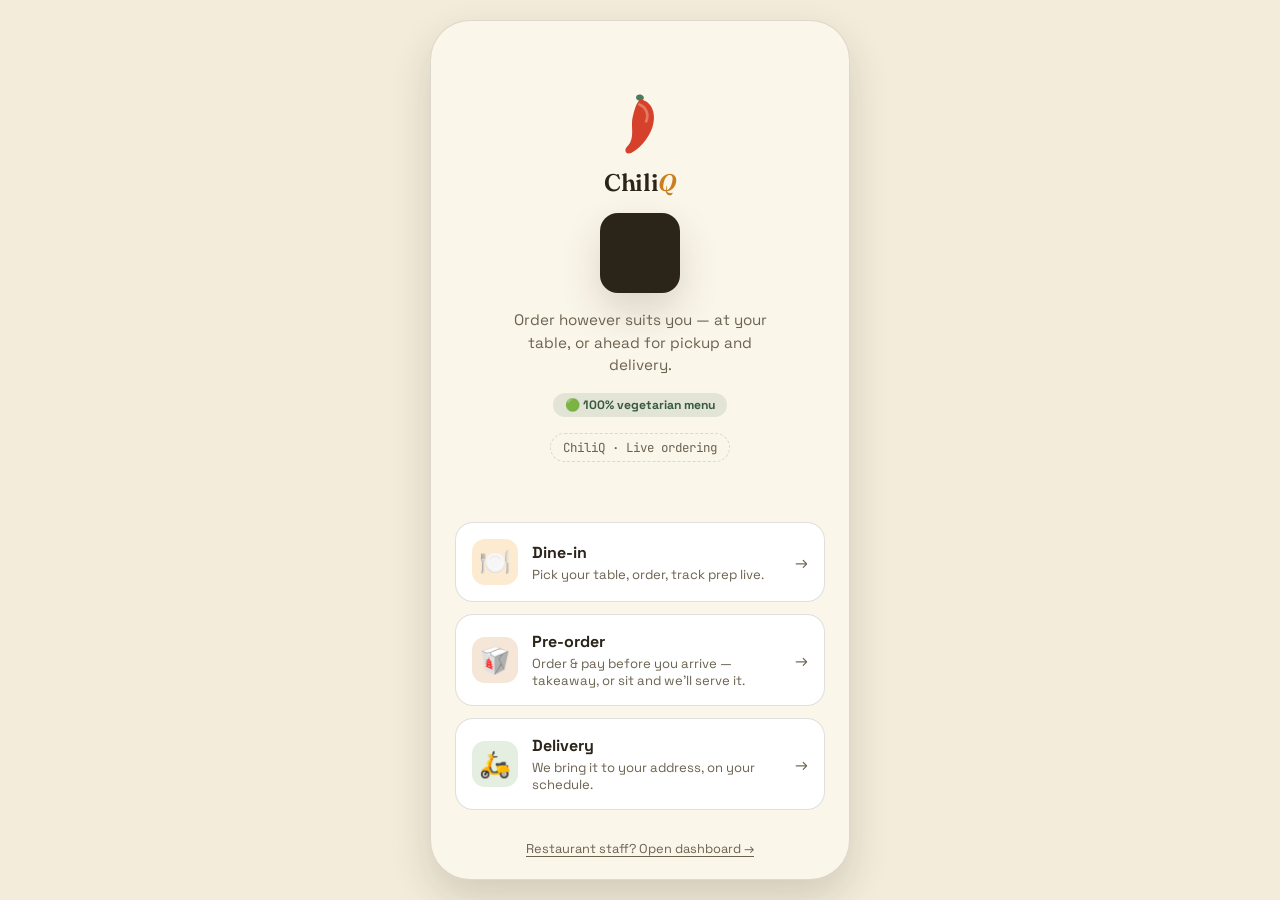
==== index.html @ 1d8ae8af "Upload" ====
<!DOCTYPE html>
<html lang="en">
<head>
<meta charset="UTF-8" />
<meta name="viewport" content="width=device-width, initial-scale=1, viewport-fit=cover" />
<title>ChiliQ</title>
<meta name="theme-color" content="#E8A33D" />
<link rel="manifest" href="manifest.json" />
<link rel="icon" href="icons/icon-192.png" />
<link rel="apple-touch-icon" href="icons/icon-192.png" />
<link rel="preconnect" href="https://fonts.googleapis.com">
<link rel="preconnect" href="https://fonts.gstatic.com" crossorigin>
<link href="https://fonts.googleapis.com/css2?family=Fraunces:opsz,wght@9..144,500;9..144,600&family=Space+Grotesk:wght@400;500;600;700&family=JetBrains+Mono:wght@500;600&display=swap" rel="stylesheet">
<link rel="stylesheet" href="style.css">
</head>
<body>
<div class="stage" id="customerApp">

  <!-- LANDING / MODE SELECT -->
  <div class="view active" id="view-landing">
    <div class="landing-hero">
      <svg class="chili-logo" viewBox="0 0 120 170" xmlns="http://www.w3.org/2000/svg" aria-hidden="true">
        <path d="M68 8 C 62 2, 52 3, 50 10 C 48 17, 56 22, 64 20 C 70 18, 72 12, 68 8 Z" fill="#4C7A5B"/>
        <path d="M62 16 C 96 24, 104 62, 90 96 C 78 124, 58 146, 38 156 C 30 160, 22 158, 22 150 C 22 142, 30 138, 34 130 C 46 106, 34 84, 42 58 C 47 38, 52 22, 62 16 Z" fill="#D6412C"/>
        <path d="M58 30 C 76 36, 84 56, 76 74" stroke="#F3A98C" stroke-width="7" fill="none" stroke-linecap="round" opacity="0.55"/>
      </svg>
      <p class="app-name">Chili<em>Q</em></p>
      <div class="qr-chip" aria-hidden="true" id="qrGrid" style="width:80px;height:80px;border-radius:18px;background:var(--ink);display:grid;grid-template-columns:repeat(5,1fr);grid-template-rows:repeat(5,1fr);padding:10px;gap:3px;box-shadow:var(--shadow);"></div>
      <p class="tag">Order however suits you — at your table, or ahead for pickup and delivery.</p>
      <span class="veg-badge">🟢 100% vegetarian menu</span>
      <span class="table-tag">ChiliQ · Live ordering</span>
    </div>
    <div class="mode-cards">
      <div class="mode-card" onclick="chooseMode('dinein')">
        <div class="mc-icon" style="background:#FCEBD1">🍽️</div>
        <div class="mc-body">
          <h3>Dine-in</h3>
          <p>Pick your table, order, track prep live.</p>
        </div>
        <span class="mc-arrow">→</span>
      </div>
      <div class="mode-card" onclick="chooseMode('pickup')">
        <div class="mc-icon" style="background:#F5E6D8">🥡</div>
        <div class="mc-body">
          <h3>Pre-order</h3>
          <p>Order &amp; pay before you arrive — takeaway, or sit and we'll serve it.</p>
        </div>
        <span class="mc-arrow">→</span>
      </div>
      <div class="mode-card" onclick="chooseMode('delivery')">
        <div class="mc-icon" style="background:#E4EFE2">🛵</div>
        <div class="mc-body">
          <h3>Delivery</h3>
          <p>We bring it to your address, on your schedule.</p>
        </div>
        <span class="mc-arrow">→</span>
      </div>
    </div>
    <button class="staff-link" onclick="launchStaffTab()">Restaurant staff? Open dashboard →</button>
  </div>

  <!-- TABLE SELECT (dine-in only) -->
  <div class="view" id="view-table">
    <div class="topbar">
      <div class="back-btn" onclick="showView('landing')" role="button" aria-label="Back">←</div>
      <h1>Which table are you at?</h1>
    </div>
    <div class="form-wrap">
      <p style="color:var(--ink-soft);font-size:0.9rem;margin:0 0 4px;">Tap your table number, or type it in if it's not listed.</p>
      <div class="table-grid" id="tableGrid"></div>
      <div class="field">
        <label for="customTable">Other table number</label>
        <input id="customTable" type="number" min="1" max="200" placeholder="e.g. 24" />
        <div class="field-error">Enter a valid table number.</div>
      </div>
      <button class="btn-primary saffron" onclick="confirmCustomTable()">Continue to menu</button>
    </div>
  </div>

  <!-- MENU -->
  <div class="view" id="view-menu">
    <div class="topbar">
      <div class="back-btn" onclick="goBackFromMenu()" role="button" aria-label="Back">←</div>
      <h1 id="menuTitle">Today's menu</h1>
    </div>
    <div class="cat-tabs" id="catTabs"></div>
    <div class="menu-list" id="menuList"></div>
    <div class="cart-bar" id="cartBar" onclick="showView('cart')">
      <div class="cb-left">
        <span class="cb-count" id="cbCount">0 items</span>
        <span class="cb-total" id="cbTotal">₹0</span>
      </div>
      <span class="cb-cta">View cart →</span>
    </div>
  </div>

  <!-- CART -->
  <div class="view" id="view-cart">
    <div class="topbar">
      <div class="back-btn" onclick="showView('menu')" role="button" aria-label="Back">←</div>
      <h1>Your order</h1>
    </div>
    <div id="cartContent"></div>
  </div>

  <!-- PICKUP: ARRIVAL TIME + PREPAYMENT -->
  <div class="view" id="view-pickup">
    <div class="topbar">
      <div class="back-btn" onclick="showView('cart')" role="button" aria-label="Back">←</div>
      <h1>Pre-order</h1>
    </div>
    <div class="form-wrap">
      <div class="field">
        <label>When will you get here?</label>
        <div class="time-chips" id="pickupTimeChips"></div>
        <p class="hint-text">We'll time the kitchen so it's ready right when you arrive.</p>
      </div>
      <div class="field">
        <label>When you arrive, will you...</label>
        <div class="time-chips" id="diningOptionChips"></div>
      </div>
      <div class="field">
        <label>Pay now to skip the counter</label>
        <div class="time-chips" id="paymentChips"></div>
      </div>
      <div class="pay-summary" id="pickupPaySummary"></div>
      <button class="btn-primary saffron" onclick="submitPickupAndPay()">Pay &amp; confirm order</button>
      <p class="hint-text center">This is a prototype — no real payment is charged.</p>
    </div>
  </div>

  <!-- DELIVERY ADDRESS -->
  <div class="view" id="view-address">
    <div class="topbar">
      <div class="back-btn" onclick="showView('cart')" role="button" aria-label="Back">←</div>
      <h1>Delivery details</h1>
    </div>
    <div class="form-wrap">
      <div class="field">
        <label>When do you want this?</label>
        <div class="time-chips" id="timeChips"></div>
      </div>
      <div class="field">
        <label for="dName">Full name</label>
        <input id="dName" type="text" placeholder="e.g. Riya Sharma" />
        <div class="field-error">Please enter your name.</div>
      </div>
      <div class="field">
        <label for="dPhone">Phone number</label>
        <input id="dPhone" type="tel" placeholder="e.g. 9876543210" />
        <div class="field-error">Enter a valid phone number (7–15 digits).</div>
      </div>
      <div class="field">
        <label for="dAddress">Delivery address</label>
        <textarea id="dAddress" placeholder="House/flat, street, area, city"></textarea>
        <div class="field-error">Please enter a delivery address.</div>
      </div>
      <div class="field">
        <label for="dNotes">Notes for delivery partner (optional)</label>
        <textarea id="dNotes" placeholder="e.g. Ring the bell twice"></textarea>
      </div>
      <button class="btn-primary saffron" onclick="submitAddressAndPlaceOrder()">Confirm &amp; place order</button>
    </div>
  </div>

  <!-- STATUS -->
  <div class="view" id="view-status">
    <div class="topbar">
      <div class="back-btn" onclick="showView('landing')" role="button" aria-label="Home">←</div>
      <h1>Order status</h1>
    </div>
    <div class="ticket-wrap">
      <div class="ticket">
        <div class="ticket-body">
          <div class="ticket-label">ORDER NUMBER</div>
          <div class="ticket-number" id="orderNum">#000</div>
          <div class="ticket-sub" id="ticketSub"></div>
          <span class="paid-badge" id="paidBadge" style="display:none">✓ Paid</span>
          <div class="ticket-eta" id="ticketEta"></div>
        </div>
        <div class="ticket-items" id="ticketItems"></div>
        <div class="ticket-total-row"><span>Total</span><span id="ticketTotal">₹0</span></div>
        <div class="ticket-perf"></div>
      </div>
      <div class="stepper" id="stepper"></div>
      <button class="btn-ghost new-order-btn" onclick="resetOrder()">Start a new order</button>
    </div>
  </div>

  <div class="call-staff-fab" id="callStaffFab" onclick="callStaff()">🔔 Call staff</div>
  <div class="toast" id="toast"></div>
</div>

<!-- ===================== STAFF / ADMIN DASHBOARD ===================== -->
<div class="admin-shell" id="adminApp" style="display:none">
  <div class="admin-topbar">
    <div class="admin-brand">
      <svg class="chili-logo-sm" viewBox="0 0 120 170" xmlns="http://www.w3.org/2000/svg" aria-hidden="true">
        <path d="M68 8 C 62 2, 52 3, 50 10 C 48 17, 56 22, 64 20 C 70 18, 72 12, 68 8 Z" fill="#4C7A5B"/>
        <path d="M62 16 C 96 24, 104 62, 90 96 C 78 124, 58 146, 38 156 C 30 160, 22 158, 22 150 C 22 142, 30 138, 34 130 C 46 106, 34 84, 42 58 C 47 38, 52 22, 62 16 Z" fill="#D6412C"/>
        <path d="M58 30 C 76 36, 84 56, 76 74" stroke="#F3A98C" stroke-width="7" fill="none" stroke-linecap="round" opacity="0.55"/>
      </svg>
      <h1>ChiliQ — Staff dashboard</h1>
    </div>
    <div class="admin-topbar-right">
      <span class="admin-count" id="adminCount">0 active</span>
      <button class="btn-ghost admin-exit" onclick="openCustomerView()">← Back to customer app</button>
    </div>
  </div>
  <p class="admin-sub">Orders placed from the customer app appear here instantly. Accept a new order to move it into the kitchen, then advance it stage by stage — the customer's ticket updates live.</p>
  <div class="admin-board" id="adminBoard"></div>
</div>

<script src="app.js"></script>
</body>
</html>
---- style.css ----
:root {
  --cream: #FBF6EA;
  --cream-2: #F3ECDA;
  --ink: #2B2419;
  --ink-soft: #6B6250;
  --saffron: #E8A33D;
  --saffron-deep: #C97F1E;
  --basil: #4C7A5B;
  --basil-deep: #37593F;
  --line: rgba(43,36,25,0.14);
  --card: #FFFFFF;
  --shadow: 0 18px 40px rgba(43,36,25,0.16);
  box-sizing: border-box;
  padding-top: env(safe-area-inset-top, 0px);
  padding-bottom: env(safe-area-inset-bottom, 0px);
}
:root:not([data-theme="light"]) {
  @media (prefers-color-scheme: dark) {
    --cream: #1B1712; --cream-2: #221D16; --ink: #F2ECDC; --ink-soft: #B9AF98;
    --line: rgba(242,236,220,0.14); --card: #262019; --shadow: 0 18px 40px rgba(0,0,0,0.45);
  }
}
:root[data-theme="dark"] {
  --cream: #1B1712; --cream-2: #221D16; --ink: #F2ECDC; --ink-soft: #B9AF98;
  --line: rgba(242,236,220,0.14); --card: #262019; --shadow: 0 18px 40px rgba(0,0,0,0.45);
}
* { box-sizing: border-box; }
html, body { height: 100%; margin: 0; background: var(--cream-2); }
body {
  font-family: 'Space Grotesk', system-ui, sans-serif;
  color: var(--ink);
  display: flex; align-items: center; justify-content: center;
  min-height: 100%; overflow-x: hidden;
}
.stage {
  width: 100%; max-width: 420px; height: 100dvh; max-height: 900px;
  background: var(--cream); display: flex; flex-direction: column;
  position: relative; overflow: hidden;
}
@media (min-width: 640px) {
  .stage { max-height: 860px; margin: 28px 0; border-radius: 40px; box-shadow: var(--shadow); border: 1px solid var(--line); }
}
.topbar {
  display: flex; align-items: center; gap: 12px;
  padding: 18px 20px 14px; padding-top: calc(18px + env(safe-area-inset-top, 0px));
  flex-shrink: 0;
}
.topbar h1 { font-family: 'Fraunces', serif; font-weight: 600; font-size: 1.25rem; margin: 0; letter-spacing: -0.01em; }
.back-btn {
  width: 38px; height: 38px; border-radius: 50%; border: 1px solid var(--line);
  background: var(--card); display: flex; align-items: center; justify-content: center;
  color: var(--ink); flex-shrink: 0;
}
.back-btn:focus-visible, button:focus-visible, input:focus-visible { outline: 2px solid var(--saffron-deep); outline-offset: 2px; }

.view { flex: 1; overflow-y: auto; display: none; -webkit-overflow-scrolling: touch; }
.view.active { display: flex; flex-direction: column; }

/* ---------- LANDING / MODE SELECT ---------- */
#view-landing.active { justify-content: space-between; padding: 0; }
.landing-hero {
  flex: 1; display: flex; flex-direction: column; align-items: center; justify-content: center;
  text-align: center; padding: 28px 26px 10px; gap: 16px;
}
.landing-hero .brand { font-family: 'Fraunces', serif; font-size: 2rem; font-weight: 600; letter-spacing: -0.02em; margin: 0; }
.landing-hero .brand em { font-style: italic; color: var(--saffron-deep); }
.landing-hero p.tag { color: var(--ink-soft); font-size: 0.95rem; max-width: 28ch; margin: 0; line-height: 1.5; }

.mode-cards { display: flex; flex-direction: column; gap: 12px; padding: 6px 24px 26px; }
.mode-card {
  display: flex; align-items: center; gap: 14px; text-align: left;
  background: var(--card); border: 1px solid var(--line); border-radius: 18px;
  padding: 16px; }
.mode-card .mc-icon { font-size: 1.6rem; width: 46px; height: 46px; border-radius: 13px; display:flex; align-items:center; justify-content:center; flex-shrink:0; }
.mode-card .mc-body h3 { margin: 0 0 3px; font-size: 1rem; }
.mode-card .mc-body p { margin: 0; font-size: 0.82rem; color: var(--ink-soft); }
.mode-card .mc-arrow { margin-left: auto; color: var(--ink-soft); }

.table-tag {
  font-family: 'JetBrains Mono', monospace; font-size: 0.78rem; color: var(--ink-soft);
  border: 1px dashed var(--line); padding: 5px 12px; border-radius: 999px;
}

/* ---------- BUTTONS ---------- */
.btn-primary {
  width: 100%; background: var(--ink); color: var(--cream); border: none;
  padding: 16px 20px; border-radius: 16px; font-family: 'Space Grotesk', sans-serif;
  font-weight: 600; font-size: 1rem; transition: transform 0.15s ease;
}
.btn-primary:active { transform: scale(0.98); }
.btn-primary.saffron { background: var(--saffron); color: #241C0C; }
.btn-primary:disabled { opacity: 0.5; cursor: not-allowed; }
.btn-ghost {
  width: 100%; background: transparent; color: var(--ink); border: 1px solid var(--line);
  padding: 14px 20px; border-radius: 16px; font-weight: 600; font-size: 0.95rem; }

/* ---------- MENU ---------- */
.cat-tabs { display: flex; gap: 8px; padding: 4px 20px 16px; overflow-x: auto; flex-shrink: 0; }
.cat-tabs::-webkit-scrollbar { display: none; }
.cat-tab {
  flex-shrink: 0; padding: 9px 16px; border-radius: 999px; border: 1px solid var(--line);
  background: var(--card); color: var(--ink-soft); font-size: 0.85rem; font-weight: 600; white-space: nowrap;
}
.cat-tab.active { background: var(--ink); color: var(--cream); border-color: var(--ink); }

.menu-list { padding: 0 20px 130px; display: flex; flex-direction: column; gap: 14px; }
.item-card { background: var(--card); border: 1px solid var(--line); border-radius: 18px; padding: 16px; display: flex; gap: 14px; align-items: flex-start; }
.item-swatch { width: 56px; height: 56px; border-radius: 14px; flex-shrink: 0; display: flex; align-items: center; justify-content: center; font-size: 1.5rem; }
.item-body { flex: 1; min-width: 0; }
.item-body h3 { margin: 0 0 3px; font-size: 1rem; font-weight: 600; }
.item-meta { display: flex; align-items: center; gap: 8px; margin-bottom: 8px; flex-wrap: wrap; }
.price { font-family: 'JetBrains Mono', monospace; font-weight: 600; font-size: 0.92rem; }
.express-tag { font-size: 0.72rem; font-weight: 600; color: var(--basil-deep); background: rgba(76,122,91,0.14); padding: 3px 9px; border-radius: 999px; }
.add-row { display: flex; align-items: center; justify-content: flex-end; }
.add-btn { background: var(--ink); color: var(--cream); border: none; width: 34px; height: 34px; border-radius: 10px; font-size: 1.1rem; flex-shrink: 0; }
.qty-stepper { display: flex; align-items: center; gap: 10px; background: var(--cream-2); border-radius: 10px; padding: 3px; }
.qty-stepper button { width: 28px; height: 28px; border-radius: 8px; border: none; background: var(--card); font-size: 1rem; color: var(--ink); }
.qty-stepper span { font-weight: 600; min-width: 14px; text-align: center; font-size: 0.9rem; }

.cart-bar {
  position: absolute; left: 16px; right: 16px; bottom: calc(16px + env(safe-area-inset-bottom, 0px));
  background: var(--ink); color: var(--cream); border-radius: 18px; padding: 14px 18px;
  display: flex; align-items: center; justify-content: space-between; box-shadow: var(--shadow);
  transform: translateY(120%); transition: transform 0.25s ease;
}
.cart-bar.show { transform: translateY(0); }
.cart-bar .cb-left { display: flex; flex-direction: column; }
.cart-bar .cb-count { font-size: 0.72rem; color: var(--saffron); font-weight: 600; }
.cart-bar .cb-total { font-family: 'JetBrains Mono', monospace; font-weight: 600; }
.cart-bar .cb-cta { font-weight: 600; display: flex; align-items: center; gap: 6px; }

/* ---------- CART / FORM ---------- */
.cart-list { padding: 4px 20px 10px; display: flex; flex-direction: column; gap: 12px; flex: 1; }
.cart-row { display: flex; align-items: center; gap: 12px; padding: 12px 0; border-bottom: 1px dashed var(--line); }
.cart-row:last-child { border-bottom: none; }
.cart-row .cr-name { flex: 1; font-weight: 600; font-size: 0.95rem; }
.cart-row .cr-price { font-family: 'JetBrains Mono', monospace; font-size: 0.85rem; color: var(--ink-soft); }
.empty-state { flex:1; display:flex; flex-direction:column; align-items:center; justify-content:center; gap:12px; padding: 40px; text-align:center; color: var(--ink-soft); }

.summary { padding: 16px 20px calc(20px + env(safe-area-inset-bottom, 0px)); border-top: 1px solid var(--line); background: var(--cream); }
.summary-row { display: flex; justify-content: space-between; font-size: 0.9rem; color: var(--ink-soft); margin-bottom: 6px; }
.summary-row.total { color: var(--ink); font-weight: 700; font-size: 1.05rem; margin: 10px 0 16px; font-family: 'JetBrains Mono', monospace; }

.form-wrap { padding: 6px 20px 20px; display: flex; flex-direction: column; gap: 14px; flex: 1; }
.table-grid { display: grid; grid-template-columns: repeat(4, 1fr); gap: 10px; margin-bottom: 4px; }
.table-btn {
  aspect-ratio: 1; border-radius: 14px; border: 1px solid var(--line); background: var(--card);
  color: var(--ink); font-family: 'JetBrains Mono', monospace; font-weight: 600; font-size: 1rem;
  display: flex; align-items: center; justify-content: center;
}
.table-btn.selected { background: var(--ink); color: var(--cream); border-color: var(--ink); }
.table-divider { display: flex; align-items: center; gap: 10px; color: var(--ink-soft); font-size: 0.78rem; margin: 2px 0; }
.table-divider::before, .table-divider::after { content: ''; flex: 1; height: 1px; background: var(--line); }
.time-chips { display: flex; flex-wrap: wrap; gap: 8px; }
.time-chip {
  padding: 9px 14px; border-radius: 999px; border: 1px solid var(--line); background: var(--card);
  color: var(--ink); font-size: 0.85rem; font-weight: 600; }
.time-chip.selected { background: var(--basil); color: #fff; border-color: var(--basil); }
.time-chip.asap { color: var(--saffron-deep); }
.time-chip.asap.selected { background: var(--saffron); color: #241C0C; border-color: var(--saffron); }
.field label { display: block; font-size: 0.82rem; font-weight: 600; margin-bottom: 6px; color: var(--ink-soft); }
.field input, .field textarea {
  width: 100%; border: 1px solid var(--line); background: var(--card); color: var(--ink);
  padding: 12px 14px; border-radius: 12px; font-family: inherit; font-size: 0.95rem;
}
.field textarea { resize: none; min-height: 70px; }
.field-error { color: #B54545; font-size: 0.78rem; margin-top: 5px; display: none; }
.field.invalid .field-error { display: block; }
.field.invalid input, .field.invalid textarea { border-color: #B54545; }

/* ---------- STATUS (ticket) ---------- */
.ticket-wrap { padding: 20px 20px calc(24px + env(safe-area-inset-bottom, 0px)); flex: 1; display: flex; flex-direction: column; }
.ticket { background: var(--card); border-radius: 20px; box-shadow: var(--shadow); overflow: hidden; position: relative; }
.ticket-perf { height: 16px; background-image: radial-gradient(circle at 10px 8px, var(--cream) 6px, transparent 6.5px); background-size: 20px 16px; background-repeat: repeat-x; }
.ticket-body { padding: 22px 24px 6px; text-align: center; }
.ticket-label { font-size: 0.72rem; letter-spacing: 0.04em; color: var(--ink-soft); margin-bottom: 4px; }
.ticket-number { font-family: 'JetBrains Mono', monospace; font-weight: 600; font-size: 1.6rem; letter-spacing: 0.02em; }
.ticket-sub { font-size: 0.78rem; color: var(--ink-soft); margin-top: 4px; }
.ticket-items { text-align: left; padding: 14px 24px 0; display: flex; flex-direction: column; gap: 8px; }
.ticket-item-row { display: flex; justify-content: space-between; font-size: 0.88rem; }
.ticket-item-row span:first-child { color: var(--ink-soft); }
.ticket-total-row { display: flex; justify-content: space-between; padding: 16px 24px 22px; font-weight: 700; font-family: 'JetBrains Mono', monospace; }

.stepper { margin-top: 22px; display: flex; flex-direction: column; gap: 0; }
.step { display: flex; gap: 14px; align-items: flex-start; }
.step-dot-col { display: flex; flex-direction: column; align-items: center; }
.step-dot { width: 28px; height: 28px; border-radius: 50%; background: var(--cream-2); border: 2px solid var(--line); display: flex; align-items: center; justify-content: center; font-size: 0.85rem; flex-shrink: 0; }
.step-line { width: 2px; flex: 1; background: var(--line); min-height: 28px; }
.step-text { padding-bottom: 26px; padding-top: 3px; }
.step-text h4 { margin: 0 0 3px; font-size: 0.95rem; }
.step-text p { margin: 0; font-size: 0.8rem; color: var(--ink-soft); }
.step.done .step-dot { background: var(--basil); border-color: var(--basil); color: #fff; }
.step.done .step-line { background: var(--basil); }
.step.active .step-dot { background: var(--saffron); border-color: var(--saffron); color: #241C0C; }
.step.active .step-text h4 { color: var(--saffron-deep); }

.call-staff-fab {
  position: fixed; right: 20px; bottom: calc(20px + env(safe-area-inset-bottom, 0px)); z-index: 20;
  background: var(--card); border: 1px solid var(--line); color: var(--ink); padding: 12px 16px;
  border-radius: 999px; box-shadow: var(--shadow); font-size: 0.85rem; font-weight: 600;
  display: flex; align-items: center; gap: 7px; }
.toast {
  position: fixed; left: 50%; bottom: 90px; transform: translate(-50%, 20px);
  background: var(--ink); color: var(--cream); padding: 12px 20px; border-radius: 12px;
  font-size: 0.85rem; z-index: 30; opacity: 0; transition: all 0.25s ease; pointer-events: none;
  max-width: 80%; text-align: center;
}
.toast.show { opacity: 1; transform: translate(-50%, 0); }
.new-order-btn { margin-top: auto; }

/* ---------- staff link + wait estimator ---------- */
.staff-link {
  background: none; border: none; color: var(--ink-soft); font-size: 0.8rem;
  text-decoration: underline; text-underline-offset: 3px; padding: 4px 24px 22px; font-family: inherit;
}
.wait-card {
  margin: 2px 20px 4px; background: var(--cream-2); border: 1px solid var(--line);
  border-radius: 14px; padding: 12px 16px;
}
.wait-top { display: flex; align-items: center; justify-content: space-between; gap: 10px; margin-bottom: 4px; }
.wait-clock { font-family: 'JetBrains Mono', monospace; font-weight: 700; font-size: 1rem; }
.wait-lane { font-size: 0.76rem; color: var(--basil-deep); font-weight: 600; text-align: right; }
.wait-breakdown { font-size: 0.76rem; color: var(--ink-soft); }
.ticket-eta { font-size: 0.8rem; color: var(--basil-deep); font-weight: 600; margin-top: 6px; }

/* ---------- admin dashboard ---------- */
.admin-shell {
  display: flex; flex-direction: column; min-height: 100vh;
  background: var(--cream-2); color: var(--ink);
  font-family: 'Space Grotesk', system-ui, sans-serif;
  padding: 20px 24px calc(24px + env(safe-area-inset-bottom, 0px));
  padding-top: calc(20px + env(safe-area-inset-top, 0px));
}
.admin-topbar { display: flex; align-items: center; justify-content: space-between; gap: 16px; flex-wrap: wrap; }
.admin-brand { display: flex; align-items: center; gap: 10px; }
.admin-brand h1 { font-family: 'Fraunces', serif; font-weight: 600; font-size: 1.3rem; margin: 0; }
.admin-dot { width: 10px; height: 10px; border-radius: 50%; background: var(--basil); flex-shrink: 0; }
.admin-topbar-right { display: flex; align-items: center; gap: 14px; }
.admin-count { font-family: 'JetBrains Mono', monospace; font-size: 0.85rem; color: var(--ink-soft); }
.admin-exit { width: auto; padding: 9px 16px; font-size: 0.85rem; }
.admin-sub { color: var(--ink-soft); font-size: 0.88rem; max-width: 70ch; margin: 12px 0 20px; }

.admin-board { display: grid; grid-template-columns: repeat(4, 1fr); gap: 16px; flex: 1; align-items: start; }
@media (max-width: 980px) { .admin-board { grid-template-columns: repeat(2, 1fr); } }
@media (max-width: 600px) { .admin-board { grid-template-columns: 1fr; } }

.admin-col { background: var(--card); border: 1px solid var(--line); border-radius: 16px; padding: 14px; display: flex; flex-direction: column; gap: 10px; min-height: 160px; }
.admin-col-head { display: flex; align-items: center; justify-content: space-between; }
.admin-col-head h3 { margin: 0; font-size: 0.92rem; }
.admin-col-head span { font-family: 'JetBrains Mono', monospace; font-size: 0.78rem; color: var(--ink-soft); background: var(--cream-2); padding: 2px 8px; border-radius: 999px; }
.admin-col-body { display: flex; flex-direction: column; gap: 10px; }
.admin-empty { color: var(--ink-soft); font-size: 0.82rem; margin: 6px 0; }

.order-card { background: var(--cream); border: 1px solid var(--line); border-radius: 14px; padding: 12px 14px; display: flex; flex-direction: column; gap: 6px; }
.ord-top { display: flex; align-items: center; justify-content: space-between; }
.ord-id { font-family: 'JetBrains Mono', monospace; font-weight: 700; font-size: 0.88rem; }
.ord-badge { font-size: 0.76rem; color: var(--ink-soft); }
.ord-items { font-size: 0.85rem; line-height: 1.4; }
.ord-address { font-size: 0.78rem; color: var(--ink-soft); background: var(--cream-2); border-radius: 10px; padding: 8px 10px; line-height: 1.4; }
.ord-notes { font-style: italic; margin-top: 3px; }
.ord-meta-row { display: flex; gap: 12px; font-size: 0.76rem; color: var(--ink-soft); font-family: 'JetBrains Mono', monospace; }
.ord-status-tag { align-self: flex-start; font-size: 0.72rem; font-weight: 700; padding: 3px 10px; border-radius: 999px; background: var(--cream-2); color: var(--ink-soft); }
.ord-status-tag.status-new { background: rgba(232,163,61,0.18); color: var(--saffron-deep); }
.ord-status-tag.status-accepted, .ord-status-tag.status-preparing { background: rgba(76,122,91,0.14); color: var(--basil-deep); }
.ord-status-tag.status-ready, .ord-status-tag.status-out_for_delivery { background: rgba(76,122,91,0.28); color: var(--basil-deep); }
.ord-status-tag.status-completed, .ord-status-tag.status-delivered { background: var(--cream-2); color: var(--ink-soft); }
.ord-action { margin-top: 4px; padding: 10px 14px; font-size: 0.85rem; }

/* ---------- pickup / prepayment ---------- */
.hint-text { font-size: 0.78rem; color: var(--ink-soft); margin: 8px 0 0; }
.hint-text.center { text-align: center; margin-top: 4px; }
.pay-summary {
  display: flex; justify-content: space-between; align-items: center;
  background: var(--cream-2); border: 1px solid var(--line); border-radius: 14px;
  padding: 14px 16px; font-weight: 700; font-family: 'JetBrains Mono', monospace;
}
.paid-badge {
  display: inline-flex; align-items: center; gap: 4px; font-size: 0.72rem; font-weight: 700;
  color: var(--basil-deep); background: rgba(76,122,91,0.16); padding: 3px 10px; border-radius: 999px;
  margin-top: 6px;
}

/* ---------- ChiliQ branding ---------- */
.chili-logo { width: 46px; height: auto; margin-bottom: -6px; }
.chili-logo-sm { width: 22px; height: auto; flex-shrink: 0; }
.app-name {
  font-family: 'Fraunces', serif; font-weight: 600; font-size: 1.5rem;
  letter-spacing: -0.02em; margin: 0; color: var(--ink);
}
.app-name em { font-style: italic; color: var(--saffron-deep); }

/* ---------- custom chili cursor ---------- */
body {
  cursor: url("[data-uri]") 3 3, auto;
}
input, textarea {
  cursor: text;
}

.veg-badge {
  font-size: 0.76rem; font-weight: 700; color: var(--basil-deep);
  background: rgba(76,122,91,0.14); padding: 4px 12px; border-radius: 999px;
}
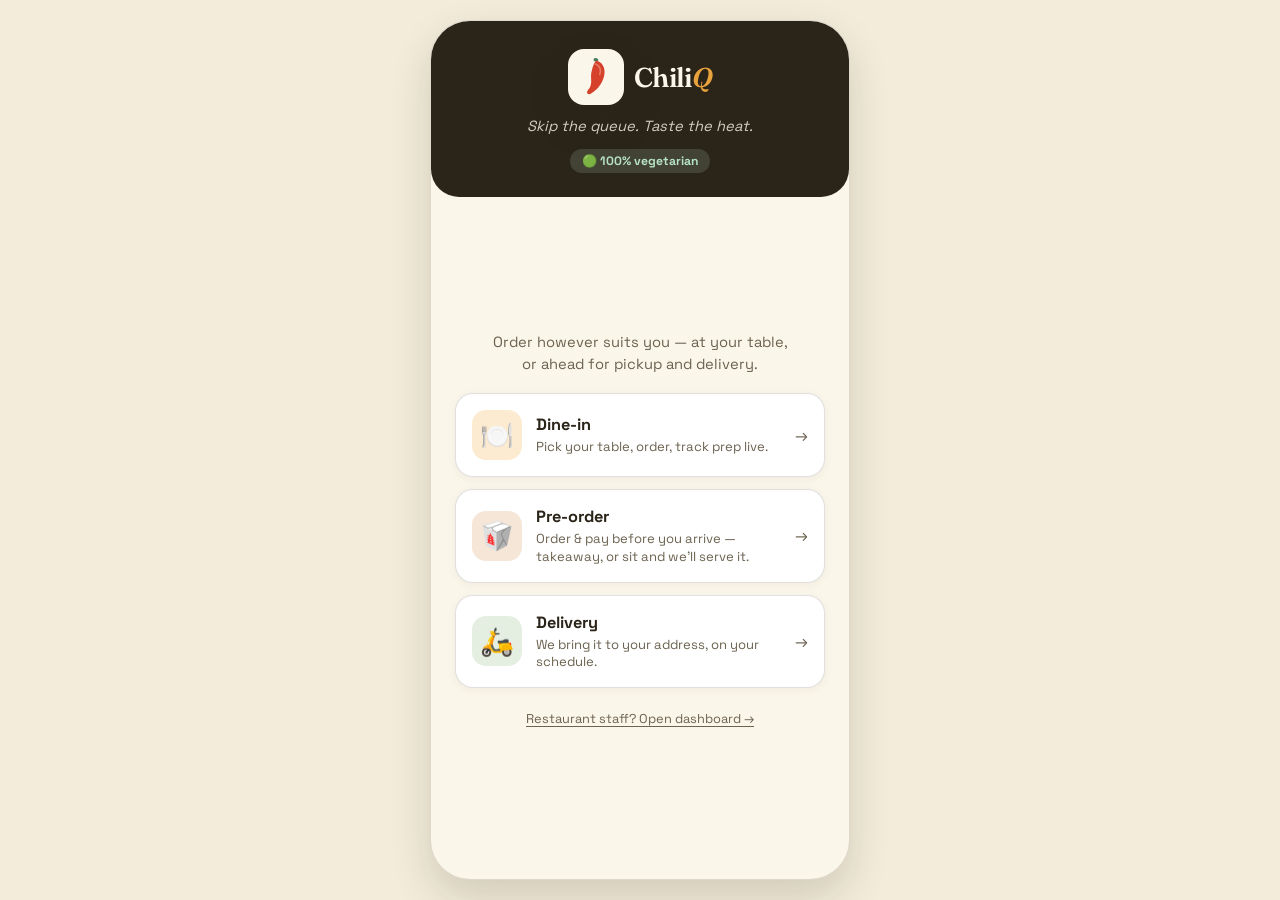
==== commit 33ee1dc7: "upload" ====
--- a/index.html
+++ b/index.html
@@ -18,45 +18,50 @@
 
   <!-- LANDING / MODE SELECT -->
   <div class="view active" id="view-landing">
-    <div class="landing-hero">
-      <svg class="chili-logo" viewBox="0 0 120 170" xmlns="http://www.w3.org/2000/svg" aria-hidden="true">
-        <path d="M68 8 C 62 2, 52 3, 50 10 C 48 17, 56 22, 64 20 C 70 18, 72 12, 68 8 Z" fill="#4C7A5B"/>
-        <path d="M62 16 C 96 24, 104 62, 90 96 C 78 124, 58 146, 38 156 C 30 160, 22 158, 22 150 C 22 142, 30 138, 34 130 C 46 106, 34 84, 42 58 C 47 38, 52 22, 62 16 Z" fill="#D6412C"/>
-        <path d="M58 30 C 76 36, 84 56, 76 74" stroke="#F3A98C" stroke-width="7" fill="none" stroke-linecap="round" opacity="0.55"/>
-      </svg>
-      <p class="app-name">Chili<em>Q</em></p>
-      <div class="qr-chip" aria-hidden="true" id="qrGrid" style="width:80px;height:80px;border-radius:18px;background:var(--ink);display:grid;grid-template-columns:repeat(5,1fr);grid-template-rows:repeat(5,1fr);padding:10px;gap:3px;box-shadow:var(--shadow);"></div>
+    <div class="landing-header">
+      <div class="logo-row">
+        <div class="logo-box">
+          <svg viewBox="0 0 120 170" xmlns="http://www.w3.org/2000/svg" aria-hidden="true">
+            <path d="M68 8 C 62 2, 52 3, 50 10 C 48 17, 56 22, 64 20 C 70 18, 72 12, 68 8 Z" fill="#4C7A5B"/>
+            <path d="M62 16 C 96 24, 104 62, 90 96 C 78 124, 58 146, 38 156 C 30 160, 22 158, 22 150 C 22 142, 30 138, 34 130 C 46 106, 34 84, 42 58 C 47 38, 52 22, 62 16 Z" fill="#D6412C"/>
+            <path d="M58 30 C 76 36, 84 56, 76 74" stroke="#F3A98C" stroke-width="7" fill="none" stroke-linecap="round" opacity="0.55"/>
+          </svg>
+        </div>
+        <p class="app-name">Chili<em>Q</em></p>
+      </div>
+      <p class="slogan">Skip the queue. Taste the heat.</p>
+      <span class="veg-badge">🟢 100% vegetarian</span>
+    </div>
+    <div class="landing-body">
       <p class="tag">Order however suits you — at your table, or ahead for pickup and delivery.</p>
-      <span class="veg-badge">🟢 100% vegetarian menu</span>
-      <span class="table-tag">ChiliQ · Live ordering</span>
-    </div>
-    <div class="mode-cards">
-      <div class="mode-card" onclick="chooseMode('dinein')">
-        <div class="mc-icon" style="background:#FCEBD1">🍽️</div>
-        <div class="mc-body">
-          <h3>Dine-in</h3>
-          <p>Pick your table, order, track prep live.</p>
-        </div>
-        <span class="mc-arrow">→</span>
-      </div>
-      <div class="mode-card" onclick="chooseMode('pickup')">
-        <div class="mc-icon" style="background:#F5E6D8">🥡</div>
-        <div class="mc-body">
-          <h3>Pre-order</h3>
-          <p>Order &amp; pay before you arrive — takeaway, or sit and we'll serve it.</p>
-        </div>
-        <span class="mc-arrow">→</span>
-      </div>
-      <div class="mode-card" onclick="chooseMode('delivery')">
-        <div class="mc-icon" style="background:#E4EFE2">🛵</div>
-        <div class="mc-body">
-          <h3>Delivery</h3>
-          <p>We bring it to your address, on your schedule.</p>
-        </div>
-        <span class="mc-arrow">→</span>
-      </div>
-    </div>
-    <button class="staff-link" onclick="launchStaffTab()">Restaurant staff? Open dashboard →</button>
+      <div class="mode-cards">
+        <div class="mode-card" onclick="chooseMode('dinein')">
+          <div class="mc-icon" style="background:#FCEBD1">🍽️</div>
+          <div class="mc-body">
+            <h3>Dine-in</h3>
+            <p>Pick your table, order, track prep live.</p>
+          </div>
+          <span class="mc-arrow">→</span>
+        </div>
+        <div class="mode-card" onclick="chooseMode('pickup')">
+          <div class="mc-icon" style="background:#F5E6D8">🥡</div>
+          <div class="mc-body">
+            <h3>Pre-order</h3>
+            <p>Order &amp; pay before you arrive — takeaway, or sit and we'll serve it.</p>
+          </div>
+          <span class="mc-arrow">→</span>
+        </div>
+        <div class="mode-card" onclick="chooseMode('delivery')">
+          <div class="mc-icon" style="background:#E4EFE2">🛵</div>
+          <div class="mc-body">
+            <h3>Delivery</h3>
+            <p>We bring it to your address, on your schedule.</p>
+          </div>
+          <span class="mc-arrow">→</span>
+        </div>
+      </div>
+      <button class="staff-link" onclick="launchStaffTab()">Restaurant staff? Open dashboard →</button>
+    </div>
   </div>
 
   <!-- TABLE SELECT (dine-in only) -->
@@ -195,11 +200,13 @@
 <div class="admin-shell" id="adminApp" style="display:none">
   <div class="admin-topbar">
     <div class="admin-brand">
-      <svg class="chili-logo-sm" viewBox="0 0 120 170" xmlns="http://www.w3.org/2000/svg" aria-hidden="true">
-        <path d="M68 8 C 62 2, 52 3, 50 10 C 48 17, 56 22, 64 20 C 70 18, 72 12, 68 8 Z" fill="#4C7A5B"/>
-        <path d="M62 16 C 96 24, 104 62, 90 96 C 78 124, 58 146, 38 156 C 30 160, 22 158, 22 150 C 22 142, 30 138, 34 130 C 46 106, 34 84, 42 58 C 47 38, 52 22, 62 16 Z" fill="#D6412C"/>
-        <path d="M58 30 C 76 36, 84 56, 76 74" stroke="#F3A98C" stroke-width="7" fill="none" stroke-linecap="round" opacity="0.55"/>
-      </svg>
+      <div class="logo-box logo-box-sm">
+        <svg viewBox="0 0 120 170" xmlns="http://www.w3.org/2000/svg" aria-hidden="true">
+          <path d="M68 8 C 62 2, 52 3, 50 10 C 48 17, 56 22, 64 20 C 70 18, 72 12, 68 8 Z" fill="#4C7A5B"/>
+          <path d="M62 16 C 96 24, 104 62, 90 96 C 78 124, 58 146, 38 156 C 30 160, 22 158, 22 150 C 22 142, 30 138, 34 130 C 46 106, 34 84, 42 58 C 47 38, 52 22, 62 16 Z" fill="#D6412C"/>
+          <path d="M58 30 C 76 36, 84 56, 76 74" stroke="#F3A98C" stroke-width="7" fill="none" stroke-linecap="round" opacity="0.55"/>
+        </svg>
+      </div>
       <h1>ChiliQ — Staff dashboard</h1>
     </div>
     <div class="admin-topbar-right">
--- a/style.css
+++ b/style.css
@@ -57,29 +57,44 @@
 .view.active { display: flex; flex-direction: column; }
 
 /* ---------- LANDING / MODE SELECT ---------- */
-#view-landing.active { justify-content: space-between; padding: 0; }
-.landing-hero {
+#view-landing.active { padding: 0; }
+
+.landing-header {
+  background: var(--ink); color: var(--cream);
+  border-radius: 0 0 28px 28px;
+  padding: calc(28px + env(safe-area-inset-top, 0px)) 24px 24px;
+  display: flex; flex-direction: column; align-items: center; gap: 10px;
+  text-align: center; flex-shrink: 0;
+}
+.landing-header .logo-row { gap: 10px; }
+.landing-header .logo-box { background: var(--cream); border: none; }
+.landing-header .app-name { color: var(--cream); font-size: 1.7rem; }
+.landing-header .app-name em { color: var(--saffron); }
+.slogan { margin: 2px 0 0; font-size: 0.92rem; color: rgba(251,246,234,0.8); font-style: italic; }
+
+.landing-body {
   flex: 1; display: flex; flex-direction: column; align-items: center; justify-content: center;
-  text-align: center; padding: 28px 26px 10px; gap: 16px;
-}
-.landing-hero .brand { font-family: 'Fraunces', serif; font-size: 2rem; font-weight: 600; letter-spacing: -0.02em; margin: 0; }
-.landing-hero .brand em { font-style: italic; color: var(--saffron-deep); }
-.landing-hero p.tag { color: var(--ink-soft); font-size: 0.95rem; max-width: 28ch; margin: 0; line-height: 1.5; }
-
-.mode-cards { display: flex; flex-direction: column; gap: 12px; padding: 6px 24px 26px; }
+  padding: 24px 24px calc(20px + env(safe-area-inset-bottom, 0px));
+  gap: 18px; overflow-y: auto;
+}
+.landing-body .tag {
+  color: var(--ink-soft); font-size: 0.92rem; max-width: 34ch; margin: 0;
+  line-height: 1.5; text-align: center;
+}
+
+.mode-cards { display: flex; flex-direction: column; gap: 12px; width: 100%; }
 .mode-card {
   display: flex; align-items: center; gap: 14px; text-align: left;
   background: var(--card); border: 1px solid var(--line); border-radius: 18px;
-  padding: 16px; }
-.mode-card .mc-icon { font-size: 1.6rem; width: 46px; height: 46px; border-radius: 13px; display:flex; align-items:center; justify-content:center; flex-shrink:0; }
-.mode-card .mc-body h3 { margin: 0 0 3px; font-size: 1rem; }
-.mode-card .mc-body p { margin: 0; font-size: 0.82rem; color: var(--ink-soft); }
-.mode-card .mc-arrow { margin-left: auto; color: var(--ink-soft); }
-
-.table-tag {
-  font-family: 'JetBrains Mono', monospace; font-size: 0.78rem; color: var(--ink-soft);
-  border: 1px dashed var(--line); padding: 5px 12px; border-radius: 999px;
-}
+  padding: 16px; box-shadow: 0 2px 10px rgba(43,36,25,0.05);
+  transition: transform 0.12s ease, box-shadow 0.12s ease;
+}
+.mode-card:active { transform: scale(0.98); }
+.mode-card .mc-icon { font-size: 1.7rem; width: 50px; height: 50px; border-radius: 14px; display:flex; align-items:center; justify-content:center; flex-shrink:0; }
+.mode-card .mc-body h3 { margin: 0 0 3px; font-size: 1.02rem; }
+.mode-card .mc-body p { margin: 0; font-size: 0.82rem; color: var(--ink-soft); line-height: 1.35; }
+.mode-card .mc-arrow { margin-left: auto; color: var(--ink-soft); flex-shrink: 0; }
+
 
 /* ---------- BUTTONS ---------- */
 .btn-primary {
@@ -270,9 +285,8 @@
 .hint-text { font-size: 0.78rem; color: var(--ink-soft); margin: 8px 0 0; }
 .hint-text.center { text-align: center; margin-top: 4px; }
 .pay-summary {
-  display: flex; justify-content: space-between; align-items: center;
   background: var(--cream-2); border: 1px solid var(--line); border-radius: 14px;
-  padding: 14px 16px; font-weight: 700; font-family: 'JetBrains Mono', monospace;
+  padding: 4px 16px;
 }
 .paid-badge {
   display: inline-flex; align-items: center; gap: 4px; font-size: 0.72rem; font-weight: 700;
@@ -283,6 +297,14 @@
 /* ---------- ChiliQ branding ---------- */
 .chili-logo { width: 46px; height: auto; margin-bottom: -6px; }
 .chili-logo-sm { width: 22px; height: auto; flex-shrink: 0; }
+.logo-row { display: flex; align-items: center; justify-content: center; gap: 12px; }
+.logo-box {
+  width: 56px; height: 56px; border-radius: 16px; background: var(--card);
+  border: 1px solid var(--line); box-shadow: var(--shadow);
+  display: flex; align-items: center; justify-content: center; flex-shrink: 0; padding: 8px;
+}
+.logo-box svg { width: 100%; height: 100%; }
+.logo-box-sm { width: 30px; height: 30px; border-radius: 9px; padding: 5px; box-shadow: none; }
 .app-name {
   font-family: 'Fraunces', serif; font-weight: 600; font-size: 1.5rem;
   letter-spacing: -0.02em; margin: 0; color: var(--ink);
@@ -291,7 +313,7 @@
 
 /* ---------- custom chili cursor ---------- */
 body {
-  cursor: url("[data-uri]") 3 3, auto;
+  cursor: url("[data-uri]") 2 2, pointer;
 }
 input, textarea {
   cursor: text;
@@ -301,3 +323,6 @@
   font-size: 0.76rem; font-weight: 700; color: var(--basil-deep);
   background: rgba(76,122,91,0.14); padding: 4px 12px; border-radius: 999px;
 }
+.landing-header .veg-badge {
+  color: #B7E3C4; background: rgba(183,227,196,0.16); margin-top: 4px;
+}
